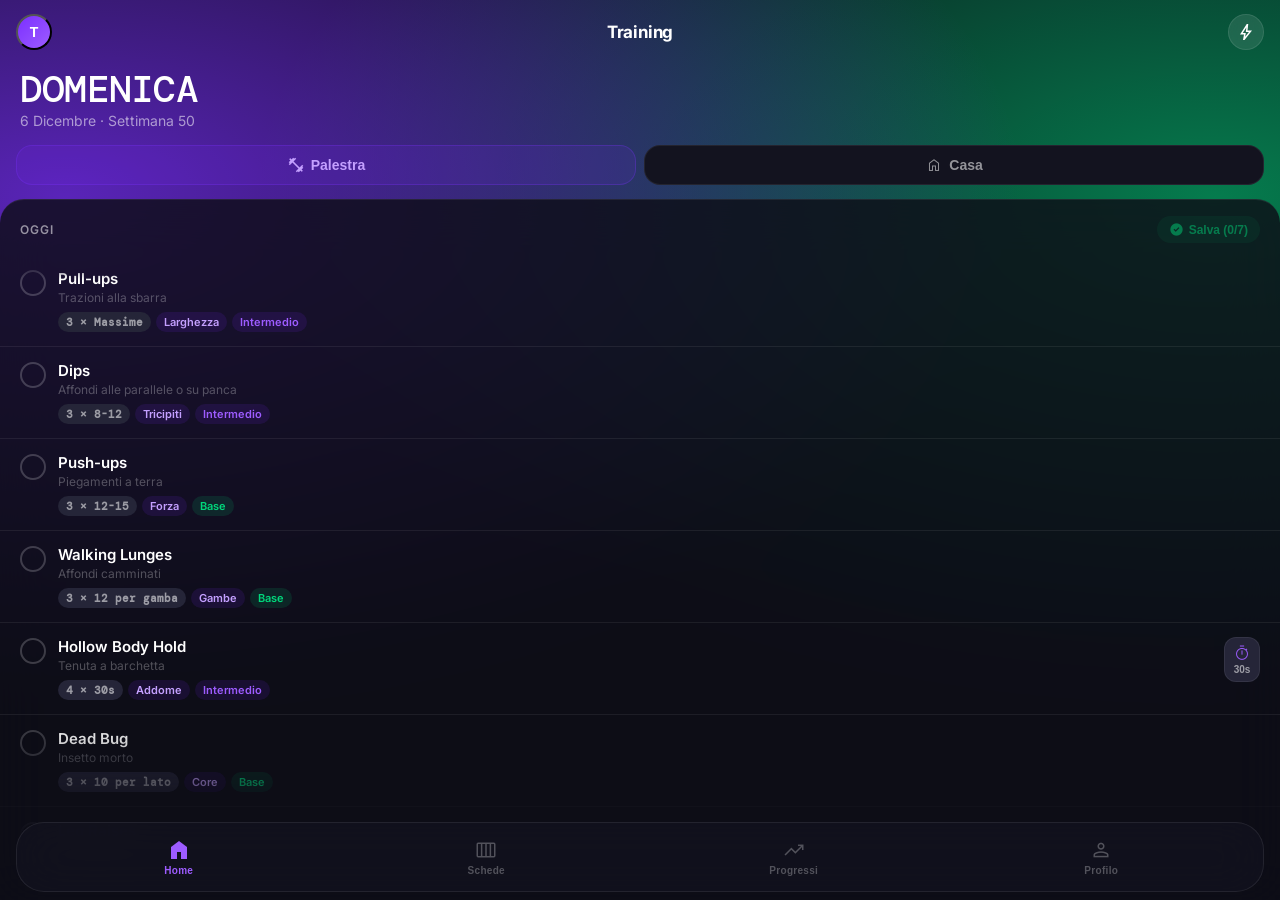
==== index.html @ 29c7ee9d "v0.1.0 init: training app — home checklist, schede, progressi, calendario, dieta Co-Authored-By: Cla" ====
<!DOCTYPE html>
<html lang="it">
<head>
  <meta charset="UTF-8" />
  <meta name="viewport" content="width=device-width, initial-scale=1.0, maximum-scale=1.0, user-scalable=no, viewport-fit=cover" />
  <meta name="apple-mobile-web-app-capable" content="yes" />
  <meta name="apple-mobile-web-app-status-bar-style" content="black-translucent" />
  <meta name="apple-mobile-web-app-title" content="Training" />
  <meta name="theme-color" content="#0B0B15" />
  <link rel="manifest" href="manifest.json" />
  <link rel="apple-touch-icon" href="icon-192.png" />
  <title>Training</title>
  <link href="https://fonts.googleapis.com/css2?family=Inter:wght@400;500;600;700;800&family=DM+Mono:wght@400;500&display=swap" rel="stylesheet" />
  <link href="https://fonts.googleapis.com/css2?family=Material+Symbols+Outlined:opsz,wght,FILL,GRAD@20..48,100..700,0..1,-50..200&display=swap" rel="stylesheet" />
  <link rel="stylesheet" href="assets/style.css" />
  <script>
    document.documentElement.style.setProperty('--screen-height', window.screen.height + 'px');
    function setAppHeight() {
      const h = window.visualViewport ? window.visualViewport.height : window.innerHeight;
      document.documentElement.style.setProperty('--app-height', h + 'px');
    }
    setAppHeight();
    if (window.visualViewport) {
      window.visualViewport.addEventListener('resize', () => { setAppHeight(); setTimeout(setAppHeight, 300); });
    } else {
      window.addEventListener('resize', setAppHeight);
    }
  </script>
</head>
<body data-page="home">

  <div class="home-bg" aria-hidden="true"></div>

  <!-- Header -->
  <header class="app-header">
    <button class="header-avatar" id="headerAvatar">T</button>
    <span class="header-title">Training</span>
    <button class="header-icon-btn" id="headerCalBtn" aria-label="Calendario e dieta">
      <span class="material-symbols-outlined">bolt</span>
    </button>
  </header>

  <!-- Main -->
  <main class="main-content">

    <!-- Hero -->
    <section class="home-hero">
      <div class="hero-day" id="heroDay">OGGI</div>
      <div class="hero-date" id="heroDate">—</div>
      <div class="hero-streak" id="heroStreak" style="display:none">
        <span class="material-symbols-outlined">local_fire_department</span>
        <span class="streak-num"></span>
      </div>
    </section>

    <!-- Toggle Gym / Home -->
    <div class="scheda-type-toggle">
      <button class="scheda-type-btn active" data-tipo="gym">
        <span class="material-symbols-outlined">fitness_center</span>
        Palestra
      </button>
      <button class="scheda-type-btn" data-tipo="home">
        <span class="material-symbols-outlined">home</span>
        Casa
      </button>
    </div>

    <!-- Exercise Sheet -->
    <div class="page-list-sheet">
      <div class="list-sheet-header">
        <span class="list-sheet-title">Oggi</span>
        <button class="complete-workout-btn" id="completeWorkoutBtn">
          <span class="material-symbols-outlined">check_circle</span>
          <span class="btn-label">Salva (0/0)</span>
        </button>
      </div>
      <div class="page-list-scroll">
        <div id="exerciseList"></div>
      </div>
    </div>

  </main>

  <!-- Timer Widget -->
  <div class="timer-widget" id="timerWidget">
    <div class="timer-icon">
      <span class="material-symbols-outlined">timer</span>
    </div>
    <div class="timer-info">
      <div class="timer-name" id="timerName">—</div>
      <div class="timer-countdown" id="timerCountdown">00:00</div>
      <div class="timer-bar-wrap">
        <div class="timer-bar-fill" id="timerBarFill" style="width:100%"></div>
      </div>
    </div>
    <div class="timer-controls">
      <button class="timer-ctrl-btn" id="timerPlayPause" aria-label="Pausa/Riprendi">
        <span class="material-symbols-outlined">pause</span>
      </button>
      <button class="timer-ctrl-btn" id="timerStop" aria-label="Stop">
        <span class="material-symbols-outlined">stop</span>
      </button>
    </div>
  </div>

  <!-- Bottom Nav -->
  <nav class="bottom-nav">
    <button class="nav-item" data-page="home">
      <span class="material-symbols-outlined nav-icon">home</span>
      <span class="nav-label">Home</span>
    </button>
    <button class="nav-item" data-page="schede">
      <span class="material-symbols-outlined nav-icon">calendar_view_week</span>
      <span class="nav-label">Schede</span>
    </button>
    <button class="nav-item" data-page="progressi">
      <span class="material-symbols-outlined nav-icon">trending_up</span>
      <span class="nav-label">Progressi</span>
    </button>
    <button class="nav-item" data-page="profilo">
      <span class="material-symbols-outlined nav-icon">person</span>
      <span class="nav-label">Profilo</span>
    </button>
  </nav>

  <script src="assets/app.js"></script>
  <script>
    if ('serviceWorker' in navigator) {
      navigator.serviceWorker.register('sw.js');
    }
  </script>
</body>
</html>
---- assets/style.css ----
/* Training App — style.css v0.1.0 */

/* ─── 1. RESET & TOKENS ─────────────────────────────────────── */
*, *::before, *::after {
  box-sizing: border-box;
  margin: 0;
  padding: 0;
  -webkit-tap-highlight-color: transparent;
}

:root {
  --bg:         #0B0B15;
  --surface-1:  #13131F;
  --surface-2:  #1C1C2E;
  --surface-3:  #252538;

  --violet:      #7B2FFF;
  --violet-2:    #9D5CFF;
  --violet-3:    #C4A0FF;
  --violet-soft: rgba(123,47,255,0.12);
  --violet-glow: rgba(123,47,255,0.28);

  --green:      #00D87C;
  --green-soft: rgba(0,216,124,0.12);

  --text-1: #FFFFFF;
  --text-2: rgba(255,255,255,0.55);
  --text-3: rgba(255,255,255,0.28);

  --border:  rgba(255,255,255,0.07);
  --danger:  #FF4B4B;
  --danger-soft: rgba(255,75,75,0.12);

  --r-sm: 8px;
  --r-md: 12px;
  --r-lg: 16px;
  --r-xl: 24px;

  --nav-height: 70px;
}

/* ─── 2. BODY & LAYOUT ─────────────────────────────────────── */
body {
  font-family: 'Inter', sans-serif;
  background: var(--bg);
  color: var(--text-1);
  display: flex;
  flex-direction: column;
  height: var(--screen-height, 100dvh);
  overscroll-behavior-y: none;
  -webkit-font-smoothing: antialiased;
  -moz-osx-font-smoothing: grayscale;
  opacity: 1;
  transition: opacity 0.08s ease;
}

.main-content {
  flex: 1;
  display: flex;
  flex-direction: column;
  min-height: 0;
}

/* ─── 3. BACKGROUND ─────────────────────────────────────────── */
.home-bg {
  position: fixed;
  inset: 0;
  z-index: 0;
  pointer-events: none;
  background:
    radial-gradient(ellipse 75% 55% at 5% 22%, rgba(123,47,255,0.70) 0%, transparent 100%),
    radial-gradient(ellipse 75% 55% at 95% 22%, rgba(0,216,124,0.55) 0%, transparent 100%),
    var(--bg);
}

.main-content, .app-header, .page-top-bar, .bottom-nav {
  position: relative;
  z-index: 1;
}

/* ─── 4. APP HEADER (Home) ──────────────────────────────────── */
.app-header {
  padding: calc(env(safe-area-inset-top, 0px) + 14px) 16px 12px;
  display: flex;
  align-items: center;
  justify-content: space-between;
  flex-shrink: 0;
}

.header-avatar {
  width: 36px; height: 36px;
  border-radius: 50%;
  background: linear-gradient(135deg, var(--violet), var(--violet-2));
  display: flex; align-items: center; justify-content: center;
  font-size: 14px; font-weight: 700; color: #fff;
  cursor: pointer;
}

.header-title {
  font-size: 17px;
  font-weight: 700;
  letter-spacing: -0.01em;
}

.header-icon-btn {
  width: 36px; height: 36px;
  border-radius: 50%;
  border: none;
  background: rgba(255,255,255,0.10);
  border: 1px solid rgba(255,255,255,0.10);
  backdrop-filter: blur(12px);
  display: flex; align-items: center; justify-content: center;
  cursor: pointer;
  color: var(--text-1);
}

.header-icon-btn .material-symbols-outlined {
  font-size: 20px;
}

/* ─── 5. PAGE TOP BAR (pagine secondarie) ───────────────────── */
.page-top-bar {
  padding: calc(env(safe-area-inset-top, 0px) + 14px) 16px 12px;
  display: flex;
  align-items: center;
  gap: 12px;
  flex-shrink: 0;
}

.page-back-btn {
  width: 36px; height: 36px;
  border-radius: 50%;
  border: 1px solid rgba(255,255,255,0.10);
  background: rgba(255,255,255,0.08);
  display: flex; align-items: center; justify-content: center;
  cursor: pointer;
  color: var(--text-1);
  flex-shrink: 0;
}

.page-back-btn .material-symbols-outlined { font-size: 20px; }

.page-title {
  font-size: 18px;
  font-weight: 700;
  letter-spacing: -0.01em;
}

/* ─── 6. BOTTOM NAV ─────────────────────────────────────────── */
.bottom-nav {
  position: fixed;
  left: 16px;
  right: 16px;
  top: calc(var(--screen-height, 100dvh) - max(8px, env(safe-area-inset-bottom, 8px)));
  transform: translateY(-100%);
  height: var(--nav-height);
  background: rgba(18,18,30,0.92);
  backdrop-filter: blur(24px);
  -webkit-backdrop-filter: blur(24px);
  border-radius: 28px;
  border: 1px solid rgba(255,255,255,0.08);
  display: flex;
  align-items: center;
  padding: 0 8px;
  z-index: 100;
}

.nav-item {
  flex: 1;
  display: flex;
  flex-direction: column;
  align-items: center;
  justify-content: center;
  gap: 3px;
  cursor: pointer;
  padding: 8px 4px;
  border: none;
  background: transparent;
  color: var(--text-3);
  transition: color 0.15s;
  border-radius: 20px;
}

.nav-item.active { color: var(--violet-2); }

.nav-icon {
  font-size: 24px;
  font-variation-settings: 'FILL' 0, 'wght' 300;
  transition: font-variation-settings 0.15s;
}

.nav-item.active .nav-icon {
  font-variation-settings: 'FILL' 1, 'wght' 400;
}

.nav-label {
  font-size: 10px;
  font-weight: 600;
  letter-spacing: 0.03em;
}

/* ─── 7. HOME HERO ──────────────────────────────────────────── */
.home-hero {
  padding: 8px 20px 16px;
  flex-shrink: 0;
}

.hero-day {
  font-family: 'DM Mono', monospace;
  font-size: 38px;
  font-weight: 500;
  letter-spacing: -0.02em;
  line-height: 1;
  color: var(--text-1);
}

.hero-date {
  font-size: 14px;
  color: var(--text-2);
  margin-top: 4px;
}

.hero-streak {
  display: inline-flex;
  align-items: center;
  gap: 5px;
  margin-top: 10px;
  background: var(--violet-soft);
  border: 1px solid var(--violet-glow);
  border-radius: 999px;
  padding: 4px 10px;
  font-size: 12px;
  font-weight: 600;
  color: var(--violet-3);
}

.hero-streak .material-symbols-outlined {
  font-size: 14px;
  font-variation-settings: 'FILL' 1, 'wght' 400;
}

/* ─── 8. SCHEDA TYPE TOGGLE (Gym / Home) ────────────────────── */
.scheda-type-toggle {
  display: flex;
  gap: 8px;
  padding: 0 16px 14px;
  flex-shrink: 0;
}

.scheda-type-btn {
  flex: 1;
  display: flex;
  align-items: center;
  justify-content: center;
  gap: 6px;
  padding: 10px 12px;
  border-radius: var(--r-lg);
  border: 1px solid var(--border);
  background: var(--surface-1);
  color: var(--text-2);
  font-size: 14px;
  font-weight: 600;
  cursor: pointer;
  transition: all 0.15s;
}

.scheda-type-btn .material-symbols-outlined {
  font-size: 18px;
  font-variation-settings: 'FILL' 0, 'wght' 300;
}

.scheda-type-btn.active {
  background: var(--violet-soft);
  border-color: var(--violet-glow);
  color: var(--violet-3);
}

.scheda-type-btn.active .material-symbols-outlined {
  font-variation-settings: 'FILL' 1, 'wght' 500;
}

/* ─── 9. SHEET & SCROLL ─────────────────────────────────────── */
.page-list-sheet {
  background: rgba(14,14,24,0.82);
  backdrop-filter: blur(24px);
  -webkit-backdrop-filter: blur(24px);
  border-radius: 24px 24px 0 0;
  border-top: 1px solid rgba(255,255,255,0.08);
  flex: 1;
  min-height: 0;
  display: flex;
  flex-direction: column;
}

.list-sheet-header {
  display: flex;
  align-items: center;
  justify-content: space-between;
  padding: 16px 20px 12px;
  flex-shrink: 0;
}

.list-sheet-title {
  font-size: 12px;
  font-weight: 600;
  text-transform: uppercase;
  letter-spacing: 0.09em;
  color: var(--text-2);
}

.page-list-scroll {
  flex: 1;
  overflow-y: auto;
  -webkit-overflow-scrolling: touch;
  overscroll-behavior: none;
  padding-bottom: 100px;
  -webkit-mask-image: linear-gradient(to bottom,
    transparent 0px, black 24px,
    black calc(100% - 180px),
    transparent calc(100% - 60px)
  );
  mask-image: linear-gradient(to bottom,
    transparent 0px, black 24px,
    black calc(100% - 180px),
    transparent calc(100% - 60px)
  );
}

/* ─── 10. EXERCISE CARDS (Home checklist) ───────────────────── */
.exercise-card {
  display: flex;
  align-items: flex-start;
  gap: 12px;
  padding: 14px 20px;
  border-bottom: 1px solid var(--border);
  transition: background 0.12s;
}

.exercise-card:active { background: rgba(255,255,255,0.03); }

.exercise-card.done {
  opacity: 0.45;
}

.exercise-check {
  width: 26px; height: 26px;
  border-radius: 50%;
  border: 2px solid rgba(255,255,255,0.20);
  background: transparent;
  display: flex; align-items: center; justify-content: center;
  cursor: pointer;
  flex-shrink: 0;
  margin-top: 1px;
  transition: all 0.15s;
  color: transparent;
}

.exercise-check .material-symbols-outlined {
  font-size: 15px;
  font-variation-settings: 'FILL' 1, 'wght' 600;
}

.exercise-card.done .exercise-check {
  background: var(--green);
  border-color: var(--green);
  color: #000;
}

.exercise-info {
  flex: 1;
  min-width: 0;
}

.exercise-name {
  font-size: 15px;
  font-weight: 600;
  white-space: nowrap;
  overflow: hidden;
  text-overflow: ellipsis;
}

.exercise-card.done .exercise-name {
  text-decoration: line-through;
  color: var(--text-2);
}

.exercise-desc {
  font-size: 12px;
  color: var(--text-3);
  margin-top: 2px;
}

.exercise-badges {
  display: flex;
  flex-wrap: wrap;
  gap: 5px;
  margin-top: 7px;
}

.badge {
  display: inline-flex;
  align-items: center;
  gap: 3px;
  padding: 3px 8px;
  border-radius: 999px;
  font-size: 11px;
  font-weight: 600;
}

.badge--reps {
  font-family: 'DM Mono', monospace;
  background: var(--surface-3);
  color: var(--text-2);
}

.badge--focus {
  background: var(--violet-soft);
  color: var(--violet-3);
}

.badge--base {
  background: var(--green-soft);
  color: var(--green);
}

.badge--intermedio {
  background: var(--violet-soft);
  color: var(--violet-2);
}

.badge--avanzato {
  background: var(--danger-soft);
  color: var(--danger);
}

.exercise-timer-btn {
  display: flex;
  flex-direction: column;
  align-items: center;
  gap: 2px;
  padding: 6px 8px;
  border-radius: var(--r-md);
  border: 1px solid var(--border);
  background: var(--surface-3);
  color: var(--text-2);
  cursor: pointer;
  flex-shrink: 0;
  transition: all 0.15s;
  font-size: 10px;
  font-weight: 600;
}

.exercise-timer-btn .material-symbols-outlined {
  font-size: 18px;
  font-variation-settings: 'FILL' 0, 'wght' 300;
  color: var(--violet-2);
}

.exercise-timer-btn:active {
  background: var(--violet-soft);
  border-color: var(--violet-glow);
}

/* ─── 11. TIMER WIDGET (floating above nav) ─────────────────── */
.timer-widget {
  position: fixed;
  left: 16px;
  right: 16px;
  top: calc(var(--screen-height, 100dvh) - max(8px, env(safe-area-inset-bottom, 8px)) - var(--nav-height) - 12px);
  transform: translateY(-100%);
  background: var(--surface-2);
  border: 1px solid var(--violet-glow);
  border-radius: var(--r-xl);
  padding: 14px 16px;
  z-index: 90;
  display: none;
  gap: 12px;
  align-items: center;
  box-shadow: 0 0 32px rgba(123,47,255,0.25);
}

.timer-widget.active { display: flex; }

.timer-icon {
  width: 40px; height: 40px;
  border-radius: 50%;
  background: var(--violet-soft);
  display: flex; align-items: center; justify-content: center;
  flex-shrink: 0;
}

.timer-icon .material-symbols-outlined {
  font-size: 22px;
  color: var(--violet-2);
  font-variation-settings: 'FILL' 1, 'wght' 400;
}

.timer-info {
  flex: 1;
  min-width: 0;
}

.timer-name {
  font-size: 12px;
  color: var(--text-2);
  white-space: nowrap;
  overflow: hidden;
  text-overflow: ellipsis;
}

.timer-countdown {
  font-family: 'DM Mono', monospace;
  font-size: 24px;
  font-weight: 500;
  letter-spacing: -0.02em;
  line-height: 1.1;
}

.timer-bar-wrap {
  height: 3px;
  background: rgba(255,255,255,0.08);
  border-radius: 2px;
  margin-top: 5px;
  overflow: hidden;
}

.timer-bar-fill {
  height: 100%;
  background: linear-gradient(90deg, var(--violet), var(--violet-2));
  border-radius: 2px;
  transition: width 0.9s linear;
}

.timer-controls {
  display: flex;
  gap: 6px;
  flex-shrink: 0;
}

.timer-ctrl-btn {
  width: 34px; height: 34px;
  border-radius: 50%;
  border: 1px solid rgba(255,255,255,0.10);
  background: rgba(255,255,255,0.07);
  display: flex; align-items: center; justify-content: center;
  cursor: pointer;
  color: var(--text-1);
}

.timer-ctrl-btn .material-symbols-outlined {
  font-size: 18px;
  font-variation-settings: 'FILL' 1, 'wght' 400;
}

/* ─── 12. COMPLETE WORKOUT BUTTON ───────────────────────────── */
.complete-workout-btn {
  display: flex;
  align-items: center;
  gap: 5px;
  padding: 6px 12px;
  border-radius: 999px;
  border: none;
  background: var(--green-soft);
  color: var(--green);
  font-size: 12px;
  font-weight: 700;
  cursor: pointer;
  transition: all 0.15s;
  opacity: 0.5;
}

.complete-workout-btn.ready {
  opacity: 1;
  box-shadow: 0 0 16px rgba(0,216,124,0.25);
}

.complete-workout-btn .material-symbols-outlined {
  font-size: 15px;
  font-variation-settings: 'FILL' 1, 'wght' 500;
}

/* ─── 13. EMPTY STATE ───────────────────────────────────────── */
.empty-state {
  display: flex;
  flex-direction: column;
  align-items: center;
  justify-content: center;
  gap: 10px;
  padding: 48px 24px;
  text-align: center;
}

.empty-state .material-symbols-outlined {
  font-size: 48px;
  color: var(--text-3);
  font-variation-settings: 'FILL' 0, 'wght' 200;
}

.empty-state-title {
  font-size: 15px;
  font-weight: 600;
  color: var(--text-2);
}

.empty-state-sub {
  font-size: 13px;
  color: var(--text-3);
}

.empty-state-btn {
  margin-top: 8px;
  padding: 10px 20px;
  border-radius: 999px;
  border: 1px solid var(--violet-glow);
  background: var(--violet-soft);
  color: var(--violet-3);
  font-size: 13px;
  font-weight: 600;
  cursor: pointer;
}

/* ─── 14. SCHEDE PAGE ───────────────────────────────────────── */
.schede-section {
  padding: 0 16px 8px;
}

.schede-section-label {
  display: flex;
  align-items: center;
  gap: 6px;
  font-size: 11px;
  font-weight: 700;
  text-transform: uppercase;
  letter-spacing: 0.09em;
  color: var(--text-3);
  padding: 14px 4px 8px;
}

.schede-section-label .material-symbols-outlined {
  font-size: 14px;
  font-variation-settings: 'FILL' 1, 'wght' 400;
}

.scheda-card {
  display: flex;
  align-items: center;
  gap: 12px;
  padding: 14px 16px;
  border-radius: var(--r-lg);
  border: 1px solid var(--border);
  background: var(--surface-1);
  margin-bottom: 8px;
  cursor: pointer;
  transition: all 0.15s;
}

.scheda-card:active { background: var(--surface-2); }

.scheda-card.attiva {
  border-color: var(--violet-glow);
  background: var(--violet-soft);
}

.scheda-icon {
  width: 40px; height: 40px;
  border-radius: var(--r-md);
  background: var(--surface-2);
  display: flex; align-items: center; justify-content: center;
  flex-shrink: 0;
}

.scheda-card.attiva .scheda-icon {
  background: var(--violet-glow);
}

.scheda-icon .material-symbols-outlined {
  font-size: 22px;
  color: var(--text-2);
  font-variation-settings: 'FILL' 0, 'wght' 300;
}

.scheda-card.attiva .scheda-icon .material-symbols-outlined {
  color: var(--violet-2);
  font-variation-settings: 'FILL' 1, 'wght' 400;
}

.scheda-info { flex: 1; }

.scheda-name {
  font-size: 15px;
  font-weight: 600;
}

.scheda-sub {
  font-size: 12px;
  color: var(--text-3);
  margin-top: 2px;
}

.scheda-card.attiva .scheda-sub { color: var(--violet-3); }

.scheda-active-badge {
  font-size: 10px;
  font-weight: 700;
  padding: 3px 8px;
  border-radius: 999px;
  background: var(--violet);
  color: #fff;
}

.add-scheda-card {
  display: flex;
  align-items: center;
  justify-content: center;
  gap: 8px;
  padding: 13px 16px;
  border-radius: var(--r-lg);
  border: 1.5px dashed rgba(255,255,255,0.10);
  color: var(--text-3);
  font-size: 14px;
  font-weight: 500;
  cursor: pointer;
  margin-bottom: 8px;
  transition: all 0.15s;
}

.add-scheda-card:active {
  border-color: var(--violet-3);
  color: var(--violet-3);
}

/* ─── 15. MODAL / BOTTOM SHEET ──────────────────────────────── */
.modal-overlay {
  position: fixed;
  inset: 0;
  background: rgba(0,0,0,0.55);
  backdrop-filter: blur(4px);
  -webkit-backdrop-filter: blur(4px);
  z-index: 200;
  opacity: 0;
  pointer-events: none;
  transition: opacity 0.22s ease;
  display: flex;
  align-items: flex-end;
}

.modal-overlay.open {
  opacity: 1;
  pointer-events: all;
}

.modal-sheet {
  width: 100%;
  background: var(--surface-2);
  border-radius: 24px 24px 0 0;
  border-top: 1px solid var(--border);
  padding-bottom: max(32px, env(safe-area-inset-bottom, 32px));
  transform: translateY(100%);
  transition: transform 0.3s cubic-bezier(0.32,0.72,0,1);
  max-height: 88vh;
  display: flex;
  flex-direction: column;
}

.modal-overlay.open .modal-sheet {
  transform: translateY(0);
}

.modal-handle {
  width: 36px; height: 4px;
  background: rgba(255,255,255,0.18);
  border-radius: 2px;
  margin: 12px auto 0;
  flex-shrink: 0;
}

.modal-header {
  display: flex;
  align-items: center;
  justify-content: space-between;
  padding: 14px 20px 4px;
  flex-shrink: 0;
}

.modal-title {
  font-size: 17px;
  font-weight: 700;
}

.modal-close-btn {
  width: 30px; height: 30px;
  border-radius: 50%;
  border: none;
  background: rgba(255,255,255,0.08);
  display: flex; align-items: center; justify-content: center;
  cursor: pointer;
  color: var(--text-2);
}

.modal-close-btn .material-symbols-outlined { font-size: 18px; }

.modal-body {
  flex: 1;
  overflow-y: auto;
  -webkit-overflow-scrolling: touch;
  padding: 8px 0;
}

.modal-footer {
  padding: 12px 20px 0;
  flex-shrink: 0;
}

/* ─── 16. DETAIL EXERCISE ROWS (in scheda sheet) ────────────── */
.detail-exercise-row {
  display: flex;
  align-items: center;
  gap: 10px;
  padding: 12px 20px;
  border-bottom: 1px solid var(--border);
}

.detail-exercise-info { flex: 1; min-width: 0; }

.detail-exercise-name {
  font-size: 14px;
  font-weight: 600;
  white-space: nowrap;
  overflow: hidden;
  text-overflow: ellipsis;
}

.detail-exercise-sub {
  font-size: 11px;
  color: var(--text-3);
  margin-top: 2px;
}

.detail-row-actions {
  display: flex;
  gap: 2px;
  flex-shrink: 0;
}

.icon-btn-sm {
  width: 30px; height: 30px;
  border-radius: var(--r-sm);
  border: none;
  background: transparent;
  display: flex; align-items: center; justify-content: center;
  cursor: pointer;
  color: var(--text-3);
  transition: all 0.12s;
}

.icon-btn-sm:active { background: rgba(255,255,255,0.07); }
.icon-btn-sm.danger { color: var(--danger); }
.icon-btn-sm .material-symbols-outlined { font-size: 18px; }

/* ─── 17. POOL PICKER ───────────────────────────────────────── */
.pool-search-wrap {
  padding: 8px 20px 4px;
  flex-shrink: 0;
}

.pool-exercise-row {
  display: flex;
  align-items: center;
  gap: 12px;
  padding: 12px 20px;
  border-bottom: 1px solid var(--border);
  cursor: pointer;
  transition: background 0.12s;
}

.pool-exercise-row:active { background: rgba(255,255,255,0.04); }

.pool-exercise-name { font-size: 14px; font-weight: 500; }
.pool-exercise-sub  { font-size: 11px; color: var(--text-3); }

.pool-add-icon {
  width: 28px; height: 28px;
  border-radius: 50%;
  background: var(--violet-soft);
  border: 1px solid var(--violet-glow);
  display: flex; align-items: center; justify-content: center;
  flex-shrink: 0;
  color: var(--violet-2);
}

.pool-add-icon .material-symbols-outlined { font-size: 16px; }

/* ─── 18. ESERCIZIO FORM ────────────────────────────────────── */
.form-section {
  padding: 12px 20px 4px;
}

.form-section-label {
  font-size: 11px;
  font-weight: 700;
  text-transform: uppercase;
  letter-spacing: 0.08em;
  color: var(--text-3);
  margin-bottom: 10px;
}

.form-row {
  margin-bottom: 10px;
}

.form-label {
  display: block;
  font-size: 11px;
  font-weight: 600;
  text-transform: uppercase;
  letter-spacing: 0.07em;
  color: var(--text-3);
  margin-bottom: 6px;
}

.form-input {
  width: 100%;
  padding: 12px 14px;
  background: var(--surface-3);
  border: 1px solid var(--border);
  border-radius: var(--r-md);
  font-family: 'Inter', sans-serif;
  font-size: 16px;
  color: var(--text-1);
  -webkit-appearance: none;
  outline: none;
  transition: border-color 0.15s;
}

.form-input:focus { border-color: var(--violet-2); }

.form-input::placeholder { color: var(--text-3); }

textarea.form-input {
  resize: none;
  min-height: 72px;
  font-size: 14px;
}

select.form-input {
  background-image: url("data:image/svg+xml,%3Csvg xmlns='http://www.w3.org/2000/svg' width='16' height='16' viewBox='0 0 24 24' fill='none' stroke='rgba(255,255,255,0.4)' stroke-width='2'%3E%3Cpolyline points='6 9 12 15 18 9'%3E%3C/polyline%3E%3C/svg%3E");
  background-repeat: no-repeat;
  background-position: right 12px center;
  padding-right: 36px;
  cursor: pointer;
}

.form-row-2 {
  display: grid;
  grid-template-columns: 1fr 1fr;
  gap: 10px;
  margin-bottom: 10px;
}

/* ─── 19. PROGRESSI PAGE ────────────────────────────────────── */
.streak-grid {
  display: grid;
  grid-template-columns: 1fr 1fr;
  gap: 10px;
  padding: 0 16px 12px;
}

.streak-card {
  background: var(--surface-1);
  border: 1px solid var(--border);
  border-radius: var(--r-lg);
  padding: 14px;
  display: flex;
  flex-direction: column;
  gap: 4px;
}

.streak-card.highlight {
  border-color: var(--violet-glow);
  background: var(--violet-soft);
}

.streak-card-label {
  font-size: 10px;
  font-weight: 700;
  text-transform: uppercase;
  letter-spacing: 0.08em;
  color: var(--text-3);
}

.streak-card.highlight .streak-card-label { color: var(--violet-3); }

.streak-icon {
  font-size: 20px;
  margin-bottom: 2px;
}

.streak-value {
  font-family: 'DM Mono', monospace;
  font-size: 32px;
  font-weight: 500;
  letter-spacing: -0.02em;
  line-height: 1;
}

.streak-card.highlight .streak-value { color: var(--violet-3); }

.streak-sub {
  font-size: 11px;
  color: var(--text-3);
}

.streak-card-wide {
  grid-column: 1 / -1;
}

.corsa-btn {
  margin: 0 16px 16px;
  display: flex;
  align-items: center;
  justify-content: center;
  gap: 8px;
  padding: 14px;
  border-radius: var(--r-lg);
  border: 1px solid var(--border);
  background: var(--surface-1);
  color: var(--text-1);
  font-size: 15px;
  font-weight: 600;
  cursor: pointer;
  transition: all 0.15s;
}

.corsa-btn:active {
  background: var(--green-soft);
  border-color: rgba(0,216,124,0.3);
  color: var(--green);
}

.corsa-btn .material-symbols-outlined {
  font-size: 20px;
  font-variation-settings: 'FILL' 1, 'wght' 400;
  color: var(--green);
}

.sessioni-label {
  padding: 12px 20px 8px;
  font-size: 11px;
  font-weight: 700;
  text-transform: uppercase;
  letter-spacing: 0.09em;
  color: var(--text-3);
}

.sessione-row {
  display: flex;
  align-items: center;
  gap: 12px;
  padding: 12px 20px;
  border-bottom: 1px solid var(--border);
}

.sessione-dot {
  width: 8px; height: 8px;
  border-radius: 50%;
  flex-shrink: 0;
}

.sessione-dot.gym  { background: var(--violet); }
.sessione-dot.home { background: var(--green); }
.sessione-dot.corsa { background: #FFB800; }

.sessione-info { flex: 1; }
.sessione-tipo { font-size: 14px; font-weight: 500; }
.sessione-data { font-size: 12px; color: var(--text-3); }

.sessione-badge {
  font-family: 'DM Mono', monospace;
  font-size: 12px;
  color: var(--text-3);
}

/* ─── 20. PROFILO PAGE ──────────────────────────────────────── */
.profile-hero {
  display: flex;
  flex-direction: column;
  align-items: center;
  padding: 24px 20px 20px;
  gap: 10px;
}

.profile-avatar-large {
  width: 72px; height: 72px;
  border-radius: 50%;
  background: linear-gradient(135deg, var(--violet), var(--violet-2));
  display: flex; align-items: center; justify-content: center;
  font-size: 28px;
  font-weight: 700;
}

.profile-name-display {
  font-size: 20px;
  font-weight: 700;
}

.profile-sub {
  font-size: 13px;
  color: var(--text-3);
}

.profile-form {
  padding: 0 16px;
}

.app-info-section {
  padding: 24px 20px 16px;
  display: flex;
  flex-direction: column;
  gap: 12px;
}

.app-info-row {
  display: flex;
  justify-content: space-between;
  align-items: center;
  font-size: 13px;
  color: var(--text-2);
}

.app-info-row span:last-child {
  color: var(--text-3);
  font-family: 'DM Mono', monospace;
  font-size: 12px;
}

.danger-btn {
  display: flex;
  align-items: center;
  justify-content: center;
  gap: 8px;
  width: 100%;
  padding: 13px;
  border-radius: var(--r-lg);
  border: 1px solid rgba(255,75,75,0.20);
  background: var(--danger-soft);
  color: var(--danger);
  font-size: 14px;
  font-weight: 600;
  cursor: pointer;
  margin: 0 16px;
  width: calc(100% - 32px);
}

.danger-btn .material-symbols-outlined { font-size: 18px; }

/* ─── 21. BUTTONS ───────────────────────────────────────────── */
.submit-btn {
  width: 100%;
  padding: 15px;
  border-radius: var(--r-lg);
  border: none;
  background: var(--violet);
  color: #fff;
  font-family: 'Inter', sans-serif;
  font-size: 16px;
  font-weight: 600;
  cursor: pointer;
  transition: opacity 0.12s;
  display: flex;
  align-items: center;
  justify-content: center;
  gap: 8px;
}

.submit-btn:active { opacity: 0.85; }

.submit-btn.secondary {
  background: var(--surface-3);
  color: var(--text-2);
  margin-top: 8px;
}

/* ─── 22. FILTER TOGGLE ─────────────────────────────────────── */
.filter-toggle {
  display: flex;
  background: var(--surface-3);
  border-radius: 999px;
  padding: 3px;
  gap: 2px;
}

.filter-toggle-btn {
  flex: 1;
  padding: 6px 12px;
  border-radius: 999px;
  border: none;
  background: transparent;
  color: var(--text-3);
  font-family: 'Inter', sans-serif;
  font-size: 12px;
  font-weight: 600;
  cursor: pointer;
  transition: all 0.15s;
}

.filter-toggle-btn.active {
  background: var(--violet);
  color: #fff;
}

/* ─── 23. TOAST ─────────────────────────────────────────────── */
.toast {
  position: fixed;
  bottom: calc(var(--nav-height) + max(8px, env(safe-area-inset-bottom, 8px)) + 80px);
  left: 50%;
  transform: translateX(-50%) translateY(20px);
  background: var(--surface-2);
  border: 1px solid var(--border);
  border-radius: 999px;
  padding: 10px 20px;
  font-size: 13px;
  font-weight: 600;
  color: var(--text-1);
  opacity: 0;
  pointer-events: none;
  transition: opacity 0.2s ease, transform 0.2s ease;
  z-index: 300;
  white-space: nowrap;
  box-shadow: 0 4px 24px rgba(0,0,0,0.4);
}

.toast.show {
  opacity: 1;
  transform: translateX(-50%) translateY(0);
}

/* ─── 24. CALENDARIO ────────────────────────────────────────── */
.cal-panel { flex: 1; display: flex; flex-direction: column; min-height: 0; }
.cal-panel.hidden { display: none; }

.cal-month-nav {
  display: flex;
  align-items: center;
  justify-content: space-between;
  padding: 4px 16px 12px;
}

.cal-nav-btn {
  width: 34px; height: 34px;
  border-radius: 50%;
  border: 1px solid var(--border);
  background: var(--surface-2);
  display: flex; align-items: center; justify-content: center;
  cursor: pointer;
  color: var(--text-2);
}

.cal-nav-btn .material-symbols-outlined { font-size: 20px; }
.cal-nav-btn:active { background: var(--surface-3); }

.cal-month-label {
  font-size: 16px;
  font-weight: 700;
  letter-spacing: -0.01em;
}

.cal-legend {
  display: flex;
  gap: 16px;
  padding: 0 20px 12px;
}

.cal-legend-item {
  display: flex;
  align-items: center;
  gap: 5px;
  font-size: 12px;
  color: var(--text-2);
}

.cal-legend-dot {
  width: 8px; height: 8px;
  border-radius: 50%;
}

.cal-legend-dot.gym   { background: #FF5E5E; }
.cal-legend-dot.corsa { background: #4B8BFF; }
.cal-legend-dot.home  { background: var(--green); }

.cal-day-labels {
  display: grid;
  grid-template-columns: repeat(7, 1fr);
  padding: 0 12px 6px;
  gap: 4px;
}

.cal-day-labels span {
  text-align: center;
  font-size: 11px;
  font-weight: 700;
  color: var(--text-3);
  text-transform: uppercase;
  letter-spacing: 0.05em;
}

.cal-grid {
  display: grid;
  grid-template-columns: repeat(7, 1fr);
  gap: 4px;
  padding: 0 12px;
}

.cal-cell {
  aspect-ratio: 1;
  display: flex;
  flex-direction: column;
  align-items: center;
  justify-content: center;
  border-radius: var(--r-sm);
  cursor: pointer;
  position: relative;
  transition: background 0.12s;
  gap: 2px;
}

.cal-cell:active { background: rgba(255,255,255,0.05); }
.cal-cell.empty  { pointer-events: none; }

.cal-cell.today {
  background: var(--violet-soft);
  border: 1px solid var(--violet-glow);
}

.cal-cell.selected {
  background: var(--surface-2);
  border: 1px solid var(--border);
}

.cal-cell-num {
  font-size: 13px;
  font-weight: 500;
  line-height: 1;
}

.cal-cell.today .cal-cell-num    { color: var(--violet-3); font-weight: 700; }
.cal-cell.other-month .cal-cell-num { color: var(--text-3); }

.cal-dots {
  display: flex;
  gap: 2px;
  justify-content: center;
  min-height: 5px;
}

.cal-dot {
  width: 5px; height: 5px;
  border-radius: 50%;
  flex-shrink: 0;
}

.cal-dot.gym   { background: #FF5E5E; }
.cal-dot.corsa { background: #4B8BFF; }
.cal-dot.home  { background: var(--green); }

/* Day detail strip */
.cal-day-detail {
  margin: 12px 16px 0;
  padding: 14px 16px;
  background: var(--surface-1);
  border: 1px solid var(--border);
  border-radius: var(--r-lg);
}

.cal-day-detail-date {
  font-size: 13px;
  font-weight: 700;
  color: var(--text-2);
  margin-bottom: 8px;
}

.cal-detail-item {
  display: flex;
  align-items: center;
  gap: 8px;
  padding: 5px 0;
  font-size: 14px;
  font-weight: 500;
}

.cal-detail-dot {
  width: 8px; height: 8px;
  border-radius: 50%;
  flex-shrink: 0;
}

/* ─── 25. DIETA ─────────────────────────────────────────────── */
.dieta-trackers {
  padding: 0 16px 8px;
  display: flex;
  flex-direction: column;
  gap: 8px;
}

.dieta-tracker-card {
  display: flex;
  align-items: center;
  gap: 12px;
  padding: 14px 16px;
  background: var(--surface-1);
  border: 1px solid var(--border);
  border-radius: var(--r-lg);
}

.dieta-tracker-icon {
  font-size: 24px;
  flex-shrink: 0;
  width: 36px;
  text-align: center;
}

.dieta-tracker-info { flex: 1; }

.dieta-tracker-label {
  font-size: 14px;
  font-weight: 600;
}

.dieta-tracker-sub {
  font-size: 11px;
  color: var(--text-3);
  margin-top: 2px;
}

.dieta-tracker-controls {
  display: flex;
  align-items: center;
  gap: 8px;
  flex-shrink: 0;
}

.dieta-ctrl-btn {
  width: 30px; height: 30px;
  border-radius: 50%;
  border: 1px solid var(--border);
  background: var(--surface-3);
  display: flex; align-items: center; justify-content: center;
  cursor: pointer;
  color: var(--text-2);
  transition: all 0.12s;
}

.dieta-ctrl-btn:active {
  background: var(--violet-soft);
  border-color: var(--violet-glow);
  color: var(--violet-3);
}

.dieta-ctrl-btn .material-symbols-outlined { font-size: 16px; }

.dieta-tracker-value {
  font-family: 'DM Mono', monospace;
  font-size: 18px;
  font-weight: 500;
  min-width: 40px;
  text-align: center;
}

.dieta-tips {
  margin: 8px 16px 16px;
  padding: 14px 16px;
  background: var(--surface-1);
  border: 1px solid var(--border);
  border-radius: var(--r-lg);
  display: flex;
  flex-direction: column;
  gap: 10px;
}

.dieta-tips-title {
  font-size: 11px;
  font-weight: 700;
  text-transform: uppercase;
  letter-spacing: 0.08em;
  color: var(--text-3);
  margin-bottom: 2px;
}

.dieta-tip {
  font-size: 13px;
  color: var(--text-2);
  line-height: 1.4;
}

/* ─── 26. ADD CARD ──────────────────────────────────────────── */
.add-card {
  display: flex;
  align-items: center;
  justify-content: center;
  gap: 8px;
  width: calc(100% - 32px);
  margin: 8px 16px 0;
  padding: 13px;
  border: 1.5px dashed rgba(255,255,255,0.10);
  border-radius: var(--r-lg);
  background: transparent;
  color: var(--text-3);
  font-family: 'Inter', sans-serif;
  font-size: 14px;
  font-weight: 500;
  cursor: pointer;
  transition: all 0.15s;
}

.add-card:active {
  border-color: var(--violet-3);
  color: var(--violet-3);
}
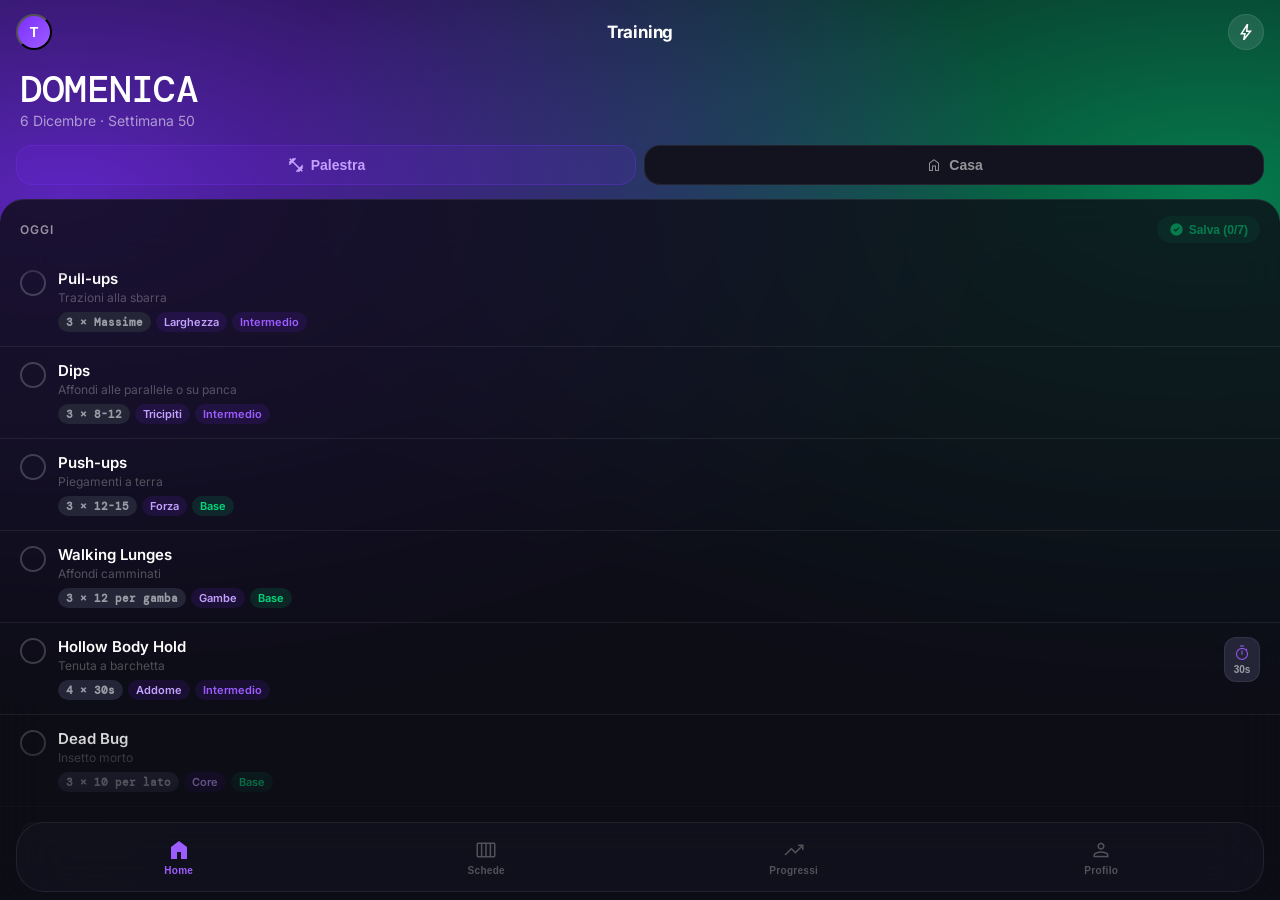
==== commit d5f1402b: "v0.0.3 feat: detail esercizio con progressi editabili (serie, reps, peso, timer)" ====
--- a/index.html
+++ b/index.html
@@ -123,6 +123,21 @@
     </button>
   </nav>
 
+  <!-- ── MODAL: Exercise Detail ───────────────────────────── -->
+  <div class="modal-overlay" id="exDetailOverlay">
+    <div class="modal-sheet">
+      <div class="modal-handle"></div>
+      <div class="modal-header">
+        <h2 class="modal-title" id="exDetailName">—</h2>
+        <button class="modal-close-btn" id="exDetailClose">
+          <span class="material-symbols-outlined">close</span>
+        </button>
+      </div>
+      <div class="modal-body" id="exDetailBody"></div>
+      <div class="modal-footer" id="exDetailFooter"></div>
+    </div>
+  </div>
+
   <script src="assets/app.js"></script>
   <script>
     if ('serviceWorker' in navigator) {
--- a/assets/style.css
+++ b/assets/style.css
@@ -6,6 +6,11 @@
   margin: 0;
   padding: 0;
   -webkit-tap-highlight-color: transparent;
+}
+
+html {
+  background: var(--bg);
+  height: 100%;
 }
 
 :root {
@@ -58,7 +63,9 @@
   flex: 1;
   display: flex;
   flex-direction: column;
-  min-height: 0;
+  overflow: hidden;
+  position: relative;
+  z-index: 1;
 }
 
 /* ─── 3. BACKGROUND ─────────────────────────────────────────── */
@@ -1234,7 +1241,77 @@
   transform: translateX(-50%) translateY(0);
 }
 
-/* ─── 24. CALENDARIO ────────────────────────────────────────── */
+/* ─── 24. EXERCISE DETAIL SHEET ────────────────────────────── */
+.ex-detail-badges {
+  display: flex;
+  flex-wrap: wrap;
+  gap: 6px;
+  padding: 4px 20px 14px;
+}
+
+.ex-detail-section {
+  padding: 12px 20px;
+  border-top: 1px solid var(--border);
+}
+
+.ex-detail-section-label {
+  font-size: 10px;
+  font-weight: 700;
+  text-transform: uppercase;
+  letter-spacing: 0.09em;
+  color: var(--text-3);
+  margin-bottom: 6px;
+}
+
+.ex-detail-text {
+  font-size: 14px;
+  color: var(--text-2);
+  line-height: 1.5;
+}
+
+.ex-yt-btn {
+  display: flex;
+  align-items: center;
+  gap: 8px;
+  width: 100%;
+  padding: 12px 14px;
+  border-radius: var(--r-md);
+  border: 1px solid rgba(255,75,75,0.25);
+  background: rgba(255,75,75,0.08);
+  color: #FF5E5E;
+  font-size: 14px;
+  font-weight: 600;
+  cursor: pointer;
+  text-decoration: none;
+  transition: all 0.15s;
+}
+
+.ex-yt-btn:active { background: rgba(255,75,75,0.18); }
+
+.ex-yt-btn .material-symbols-outlined {
+  font-size: 20px;
+  font-variation-settings: 'FILL' 1, 'wght' 400;
+}
+
+.ex-progress-row {
+  display: grid;
+  grid-template-columns: 1fr 1fr;
+  gap: 10px;
+  padding: 14px 20px 0;
+  border-top: 1px solid var(--border);
+}
+
+.ex-progress-field label {
+  display: block;
+  font-size: 10px;
+  font-weight: 700;
+  text-transform: uppercase;
+  letter-spacing: 0.08em;
+  color: var(--text-3);
+  margin-bottom: 6px;
+}
+
+/* ─── 25. CALENDARIO ────────────────────────────────────────── */
 .cal-panel { flex: 1; display: flex; flex-direction: column; min-height: 0; }
 .cal-panel.hidden { display: none; }
 
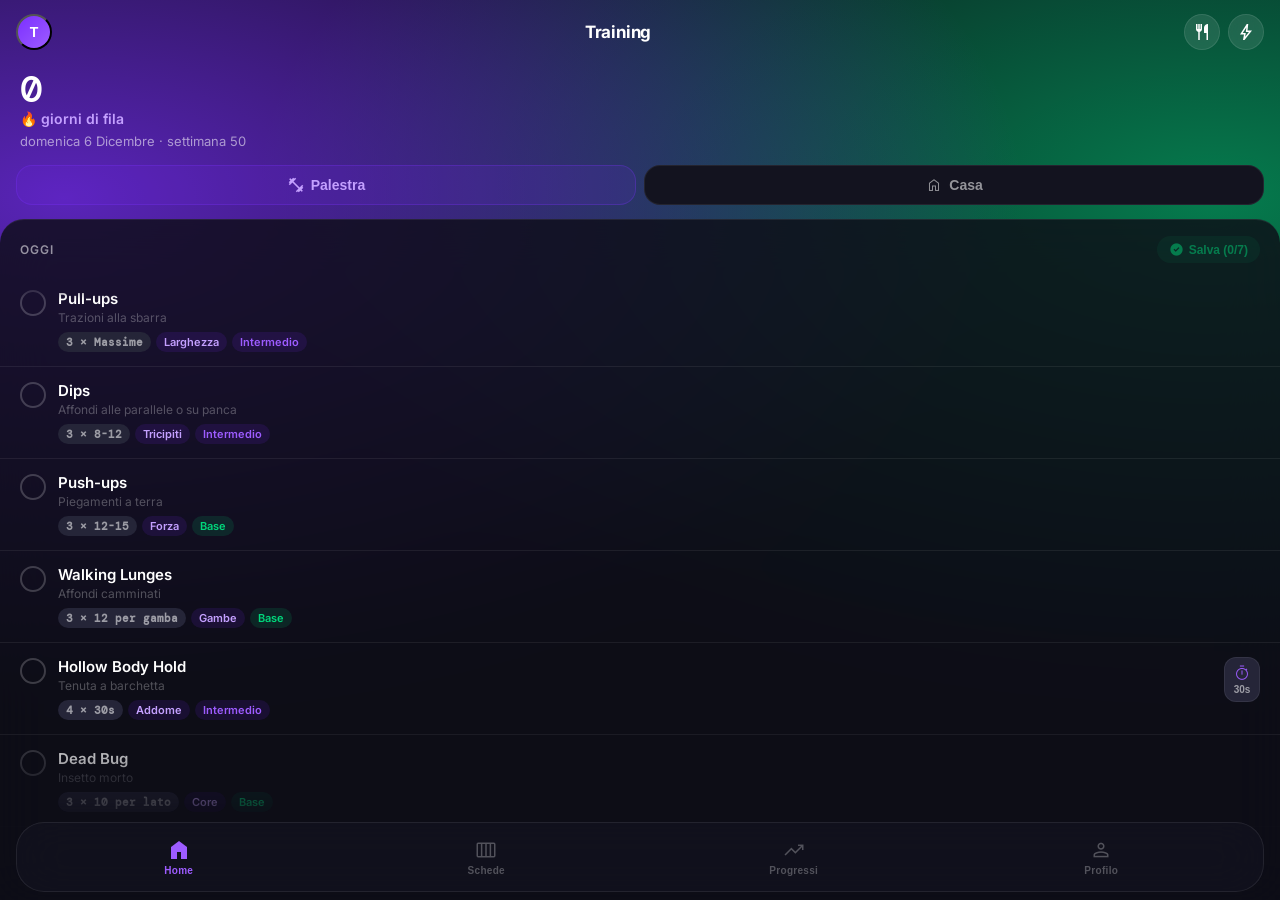
==== commit 3752e8dd: "v0.0.11 feat: BUG-07 nav dieta + hero streak + 2 bottoni Dieta: navigazione avanti fino a +6 giorni " ====
--- a/index.html
+++ b/index.html
@@ -35,9 +35,14 @@
   <header class="app-header">
     <button class="header-avatar" id="headerAvatar">T</button>
     <span class="header-title">Training</span>
-    <button class="header-icon-btn" id="headerCalBtn" aria-label="Calendario e dieta">
-      <span class="material-symbols-outlined">bolt</span>
-    </button>
+    <div class="header-actions">
+      <button class="header-icon-btn" id="headerDietaBtn" aria-label="Dieta">
+        <span class="material-symbols-outlined">restaurant</span>
+      </button>
+      <button class="header-icon-btn" id="headerCalBtn" aria-label="Calendario">
+        <span class="material-symbols-outlined">bolt</span>
+      </button>
+    </div>
   </header>
 
   <!-- Main -->
@@ -45,12 +50,9 @@
 
     <!-- Hero -->
     <section class="home-hero">
-      <div class="hero-day" id="heroDay">OGGI</div>
+      <div class="hero-day" id="heroDay">0</div>
+      <div class="hero-streak-label">🔥 giorni di fila</div>
       <div class="hero-date" id="heroDate">—</div>
-      <div class="hero-streak" id="heroStreak" style="display:none">
-        <span class="material-symbols-outlined">local_fire_department</span>
-        <span class="streak-num"></span>
-      </div>
     </section>
 
     <!-- Toggle Gym / Home -->
--- a/assets/style.css
+++ b/assets/style.css
@@ -11,6 +11,7 @@
 html {
   background: var(--bg);
   height: 100%;
+  overflow: hidden;
 }
 
 :root {
@@ -123,6 +124,12 @@
 
 .header-icon-btn .material-symbols-outlined {
   font-size: 20px;
+}
+
+.header-actions {
+  display: flex;
+  gap: 8px;
+  align-items: center;
 }
 
 /* ─── 5. PAGE TOP BAR (pagine secondarie) ───────────────────── */
@@ -221,10 +228,17 @@
   color: var(--text-1);
 }
 
+.hero-streak-label {
+  font-size: 14px;
+  font-weight: 600;
+  color: var(--violet-3);
+  margin-top: 2px;
+}
+
 .hero-date {
-  font-size: 14px;
-  color: var(--text-2);
-  margin-top: 4px;
+  font-size: 13px;
+  color: var(--text-2);
+  margin-top: 6px;
 }
 
 .hero-streak {
@@ -1059,6 +1073,60 @@
   color: var(--text-3);
 }
 
+/* ─── Incrementi ─────────────────────────────────────────────── */
+.incrementi-grid {
+  display: grid;
+  grid-template-columns: 1fr 1fr;
+  gap: 10px;
+  padding: 4px 16px 16px;
+}
+.incremento-card {
+  background: var(--surface-1);
+  border: 1px solid var(--border);
+  border-radius: var(--r-lg);
+  padding: 14px 12px 12px;
+}
+.incremento-card.positivo {
+  border-color: rgba(0,216,124,0.25);
+  background: rgba(0,216,124,0.06);
+}
+.incremento-card.negativo {
+  border-color: rgba(255,75,75,0.2);
+  background: rgba(255,75,75,0.05);
+}
+.incremento-delta {
+  font-family: 'DM Mono', monospace;
+  font-size: 26px;
+  font-weight: 700;
+  color: var(--green);
+  line-height: 1;
+}
+.incremento-card.negativo .incremento-delta { color: var(--danger); }
+.incremento-nome {
+  font-size: 13px;
+  font-weight: 600;
+  color: var(--text-1);
+  margin-top: 6px;
+}
+.incremento-detail {
+  font-size: 11px;
+  color: var(--text-2);
+  margin-top: 2px;
+}
+.incremento-date {
+  font-size: 11px;
+  color: var(--text-3);
+  margin-top: 6px;
+}
+.incrementi-empty {
+  grid-column: 1 / -1;
+  padding: 20px 0;
+  text-align: center;
+  color: var(--text-3);
+  font-size: 13px;
+  line-height: 1.6;
+}
+
 .sessione-row {
   display: flex;
   align-items: center;
@@ -1464,6 +1532,25 @@
   font-weight: 500;
 }
 
+.cal-delete-btn {
+  width: 26px; height: 26px;
+  border-radius: 50%;
+  border: none;
+  background: rgba(255,255,255,0.06);
+  display: flex; align-items: center; justify-content: center;
+  cursor: pointer;
+  color: var(--text-3);
+  transition: all 0.12s;
+  flex-shrink: 0;
+}
+
+.cal-delete-btn:active {
+  background: var(--danger-soft);
+  color: var(--danger);
+}
+
+.cal-delete-btn .material-symbols-outlined { font-size: 15px; }
+
 .cal-detail-dot {
   width: 8px; height: 8px;
   border-radius: 50%;
@@ -1592,3 +1679,426 @@
   border-color: var(--violet-3);
   color: var(--violet-3);
 }
+
+/* ─── 27. DIETA v2 ──────────────────────────────────────────── */
+
+/* Sub-tabs: Oggi / Piano */
+.dieta-subtabs {
+  display: flex;
+  gap: 0;
+  padding: 0 16px 12px;
+  flex-shrink: 0;
+}
+
+.dieta-subtab {
+  flex: 1;
+  padding: 9px 0;
+  border: none;
+  background: var(--surface-3);
+  color: var(--text-3);
+  font-family: 'Inter', sans-serif;
+  font-size: 13px;
+  font-weight: 600;
+  cursor: pointer;
+  transition: all 0.15s;
+}
+
+.dieta-subtab:first-child { border-radius: var(--r-md) 0 0 var(--r-md); }
+.dieta-subtab:last-child  { border-radius: 0 var(--r-md) var(--r-md) 0; }
+
+.dieta-subtab.active {
+  background: var(--violet);
+  color: #fff;
+}
+
+.dieta-panel-inner { display: flex; flex-direction: column; flex: 1; min-height: 0; }
+.dieta-panel-inner.hidden { display: none; }
+
+/* Day navigation */
+.dieta-day-nav {
+  display: flex;
+  align-items: center;
+  justify-content: space-between;
+  padding: 4px 16px 12px;
+  flex-shrink: 0;
+}
+
+.dieta-day-nav-btn {
+  width: 32px; height: 32px;
+  border-radius: 50%;
+  border: 1px solid var(--border);
+  background: var(--surface-2);
+  display: flex; align-items: center; justify-content: center;
+  cursor: pointer;
+  color: var(--text-2);
+  transition: all 0.12s;
+}
+
+.dieta-day-nav-btn:disabled { opacity: 0.3; pointer-events: none; }
+.dieta-day-nav-btn .material-symbols-outlined { font-size: 18px; }
+
+.dieta-day-label {
+  font-size: 14px;
+  font-weight: 600;
+  color: var(--text-1);
+  text-align: center;
+}
+
+.dieta-day-label small {
+  display: block;
+  font-size: 11px;
+  font-weight: 400;
+  color: var(--text-3);
+  margin-top: 1px;
+}
+
+/* Macro progress bar */
+.dieta-macro-bar {
+  margin: 0 16px 12px;
+  padding: 12px 14px;
+  background: var(--surface-1);
+  border: 1px solid var(--border);
+  border-radius: var(--r-lg);
+  display: flex;
+  flex-direction: column;
+  gap: 8px;
+}
+
+.dieta-macro-row {
+  display: flex;
+  align-items: center;
+  gap: 10px;
+}
+
+.dieta-macro-label {
+  font-size: 11px;
+  font-weight: 700;
+  text-transform: uppercase;
+  letter-spacing: 0.07em;
+  color: var(--text-3);
+  width: 32px;
+  flex-shrink: 0;
+}
+
+.dieta-macro-track {
+  flex: 1;
+  height: 5px;
+  background: rgba(255,255,255,0.07);
+  border-radius: 3px;
+  overflow: hidden;
+}
+
+.dieta-macro-fill {
+  height: 100%;
+  border-radius: 3px;
+  transition: width 0.3s ease;
+}
+
+.dieta-macro-fill.kcal { background: linear-gradient(90deg, var(--violet), var(--violet-2)); }
+.dieta-macro-fill.prot { background: linear-gradient(90deg, var(--green), #00FFB2); }
+
+.dieta-macro-val {
+  font-family: 'DM Mono', monospace;
+  font-size: 11px;
+  color: var(--text-2);
+  width: 72px;
+  text-align: right;
+  flex-shrink: 0;
+}
+
+/* Pasto card */
+.pasto-card {
+  margin: 0 16px 8px;
+  background: var(--surface-1);
+  border: 1px solid var(--border);
+  border-radius: var(--r-lg);
+  overflow: hidden;
+  transition: border-color 0.15s;
+}
+
+.pasto-card.mangiato { border-color: rgba(0,216,124,0.25); }
+
+.pasto-card-top {
+  display: flex;
+  align-items: center;
+  gap: 12px;
+  padding: 13px 14px;
+}
+
+.pasto-check-btn {
+  width: 28px; height: 28px;
+  border-radius: 50%;
+  border: 2px solid rgba(255,255,255,0.18);
+  background: transparent;
+  display: flex; align-items: center; justify-content: center;
+  cursor: pointer;
+  flex-shrink: 0;
+  color: transparent;
+  transition: all 0.15s;
+}
+
+.pasto-check-btn .material-symbols-outlined {
+  font-size: 15px;
+  font-variation-settings: 'FILL' 1, 'wght' 600;
+}
+
+.pasto-card.mangiato .pasto-check-btn {
+  background: var(--green);
+  border-color: var(--green);
+  color: #000;
+}
+
+.pasto-info { flex: 1; min-width: 0; }
+
+.pasto-ora {
+  font-family: 'DM Mono', monospace;
+  font-size: 10px;
+  color: var(--text-3);
+  margin-bottom: 1px;
+}
+
+.pasto-nome {
+  font-size: 14px;
+  font-weight: 600;
+}
+
+.pasto-alimento {
+  font-size: 12px;
+  color: var(--text-2);
+  margin-top: 2px;
+  white-space: nowrap;
+  overflow: hidden;
+  text-overflow: ellipsis;
+}
+
+.pasto-macros {
+  display: flex;
+  flex-direction: column;
+  align-items: flex-end;
+  gap: 2px;
+  flex-shrink: 0;
+}
+
+.pasto-kcal {
+  font-family: 'DM Mono', monospace;
+  font-size: 13px;
+  font-weight: 500;
+  color: var(--violet-3);
+}
+
+.pasto-prot {
+  font-size: 10px;
+  color: var(--text-3);
+}
+
+/* Mensa rating buttons */
+.mensa-rating-wrap {
+  padding: 0 14px 12px;
+}
+
+.mensa-rating-btns {
+  display: grid;
+  grid-template-columns: repeat(6, 1fr);
+  gap: 5px;
+}
+
+.mensa-rating-btn {
+  padding: 8px 4px;
+  border-radius: var(--r-sm);
+  border: 1px solid var(--border);
+  background: var(--surface-2);
+  color: var(--text-2);
+  font-family: 'DM Mono', monospace;
+  font-size: 13px;
+  font-weight: 500;
+  cursor: pointer;
+  text-align: center;
+  transition: all 0.15s;
+  line-height: 1.2;
+}
+
+.mensa-rating-btn small {
+  display: block;
+  font-family: 'Inter', sans-serif;
+  font-size: 9px;
+  font-weight: 400;
+  color: var(--text-3);
+  margin-top: 2px;
+}
+
+.mensa-rating-btn.selected-SS { background: rgba(76,175,80,0.2);  border-color: rgba(76,175,80,0.5);  color: #81C784; }
+.mensa-rating-btn.selected-S  { background: rgba(139,195,74,0.2); border-color: rgba(139,195,74,0.5); color: #AED581; }
+.mensa-rating-btn.selected-A  { background: rgba(255,235,59,0.15);border-color: rgba(255,235,59,0.4); color: #FFF176; }
+.mensa-rating-btn.selected-B  { background: rgba(255,193,7,0.15); border-color: rgba(255,193,7,0.4);  color: #FFD54F; }
+.mensa-rating-btn.selected-C  { background: rgba(255,152,0,0.15); border-color: rgba(255,152,0,0.4);  color: #FFCC80; }
+.mensa-rating-btn.selected-F  { background: rgba(244,67,54,0.15); border-color: rgba(244,67,54,0.4);  color: #EF9A9A; }
+
+.mensa-selected-info {
+  margin-top: 8px;
+  padding: 8px 10px;
+  background: var(--surface-2);
+  border-radius: var(--r-sm);
+  font-size: 12px;
+  color: var(--text-2);
+  line-height: 1.4;
+}
+
+/* Piano tab */
+.piano-slot {
+  margin: 0 16px 10px;
+  background: var(--surface-1);
+  border: 1px solid var(--border);
+  border-radius: var(--r-lg);
+  overflow: hidden;
+}
+
+.piano-slot-header {
+  display: flex;
+  align-items: center;
+  justify-content: space-between;
+  padding: 11px 14px;
+  border-bottom: 1px solid var(--border);
+}
+
+.piano-slot-nome {
+  font-size: 13px;
+  font-weight: 700;
+  text-transform: uppercase;
+  letter-spacing: 0.06em;
+  color: var(--text-2);
+}
+
+.piano-slot-ora {
+  font-family: 'DM Mono', monospace;
+  font-size: 11px;
+  color: var(--text-3);
+}
+
+.piano-option {
+  display: flex;
+  align-items: center;
+  gap: 10px;
+  padding: 11px 14px;
+  border-bottom: 1px solid var(--border);
+  cursor: pointer;
+  transition: background 0.12s;
+}
+
+.piano-option:last-of-type { border-bottom: none; }
+.piano-option:active { background: rgba(255,255,255,0.03); }
+
+.piano-option.active { background: var(--violet-soft); }
+
+.piano-opt-check {
+  width: 20px; height: 20px;
+  border-radius: 50%;
+  border: 1.5px solid rgba(255,255,255,0.15);
+  display: flex; align-items: center; justify-content: center;
+  flex-shrink: 0;
+  color: transparent;
+  transition: all 0.15s;
+}
+
+.piano-option.active .piano-opt-check {
+  background: var(--violet);
+  border-color: var(--violet);
+  color: #fff;
+}
+
+.piano-opt-check .material-symbols-outlined { font-size: 12px; font-variation-settings: 'FILL' 1, 'wght' 700; }
+
+.piano-opt-info { flex: 1; min-width: 0; }
+
+.piano-opt-nome {
+  font-size: 14px;
+  font-weight: 500;
+}
+
+.piano-option.active .piano-opt-nome { color: var(--violet-3); font-weight: 600; }
+
+.piano-opt-sub {
+  font-size: 11px;
+  color: var(--text-3);
+  margin-top: 2px;
+  white-space: nowrap;
+  overflow: hidden;
+  text-overflow: ellipsis;
+}
+
+.piano-opt-macros {
+  font-family: 'DM Mono', monospace;
+  font-size: 11px;
+  color: var(--text-3);
+  flex-shrink: 0;
+}
+
+.piano-add-btn {
+  display: flex;
+  align-items: center;
+  gap: 6px;
+  width: 100%;
+  padding: 10px 14px;
+  border: none;
+  background: transparent;
+  color: var(--text-3);
+  font-family: 'Inter', sans-serif;
+  font-size: 13px;
+  font-weight: 500;
+  cursor: pointer;
+  border-top: 1px dashed rgba(255,255,255,0.07);
+  transition: color 0.12s;
+}
+
+.piano-add-btn:active { color: var(--violet-3); }
+.piano-add-btn .material-symbols-outlined { font-size: 16px; }
+
+/* Rotazione edit sheet rows */
+.rot-day-row {
+  display: flex;
+  align-items: center;
+  gap: 10px;
+  padding: 10px 20px;
+  border-bottom: 1px solid var(--border);
+}
+
+.rot-day-label {
+  font-size: 12px;
+  font-weight: 700;
+  color: var(--text-3);
+  width: 36px;
+  flex-shrink: 0;
+}
+
+.rot-day-fields {
+  flex: 1;
+  display: flex;
+  flex-direction: column;
+  gap: 4px;
+}
+
+.rot-day-alimento {
+  font-size: 13px;
+  font-weight: 500;
+  white-space: nowrap;
+  overflow: hidden;
+  text-overflow: ellipsis;
+}
+
+.rot-day-macros {
+  font-family: 'DM Mono', monospace;
+  font-size: 11px;
+  color: var(--text-3);
+}
+
+.rot-edit-btn {
+  width: 28px; height: 28px;
+  border-radius: var(--r-sm);
+  border: 1px solid var(--border);
+  background: var(--surface-3);
+  display: flex; align-items: center; justify-content: center;
+  cursor: pointer;
+  color: var(--text-3);
+  flex-shrink: 0;
+}
+
+.rot-edit-btn .material-symbols-outlined { font-size: 15px; }
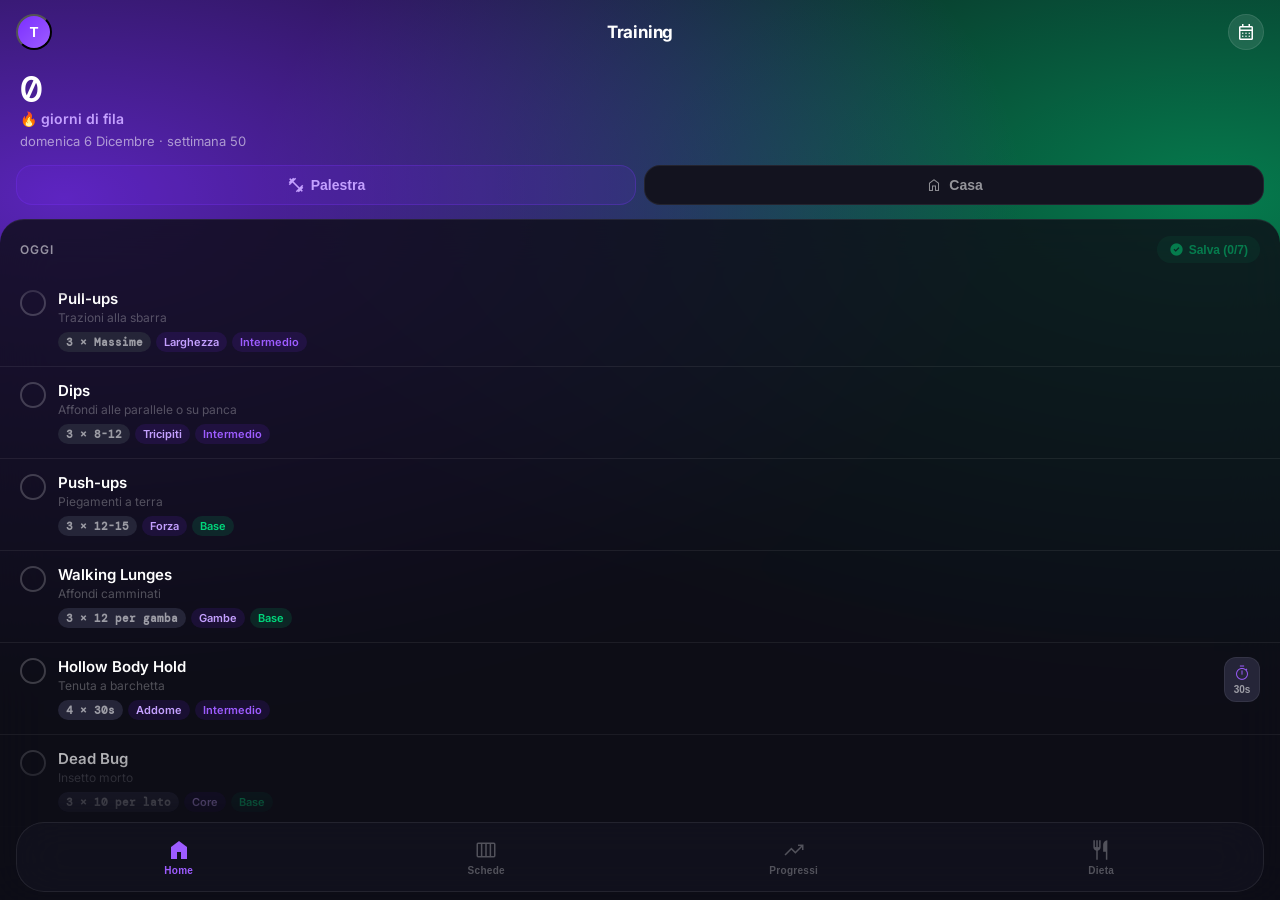
==== commit b7322d96: "v0.0.13 feat: nav dieta + fade + fix freccia avanti Nav bar: Profilo sostituito con Dieta (restauran" ====
--- a/index.html
+++ b/index.html
@@ -35,14 +35,9 @@
   <header class="app-header">
     <button class="header-avatar" id="headerAvatar">T</button>
     <span class="header-title">Training</span>
-    <div class="header-actions">
-      <button class="header-icon-btn" id="headerDietaBtn" aria-label="Dieta">
-        <span class="material-symbols-outlined">restaurant</span>
-      </button>
-      <button class="header-icon-btn" id="headerCalBtn" aria-label="Calendario">
-        <span class="material-symbols-outlined">bolt</span>
-      </button>
-    </div>
+    <button class="header-icon-btn" id="headerCalBtn" aria-label="Calendario">
+      <span class="material-symbols-outlined">calendar_month</span>
+    </button>
   </header>
 
   <!-- Main -->
@@ -119,9 +114,9 @@
       <span class="material-symbols-outlined nav-icon">trending_up</span>
       <span class="nav-label">Progressi</span>
     </button>
-    <button class="nav-item" data-page="profilo">
-      <span class="material-symbols-outlined nav-icon">person</span>
-      <span class="nav-label">Profilo</span>
+    <button class="nav-item" data-page="dieta">
+      <span class="material-symbols-outlined nav-icon">restaurant</span>
+      <span class="nav-label">Dieta</span>
     </button>
   </nav>
 
